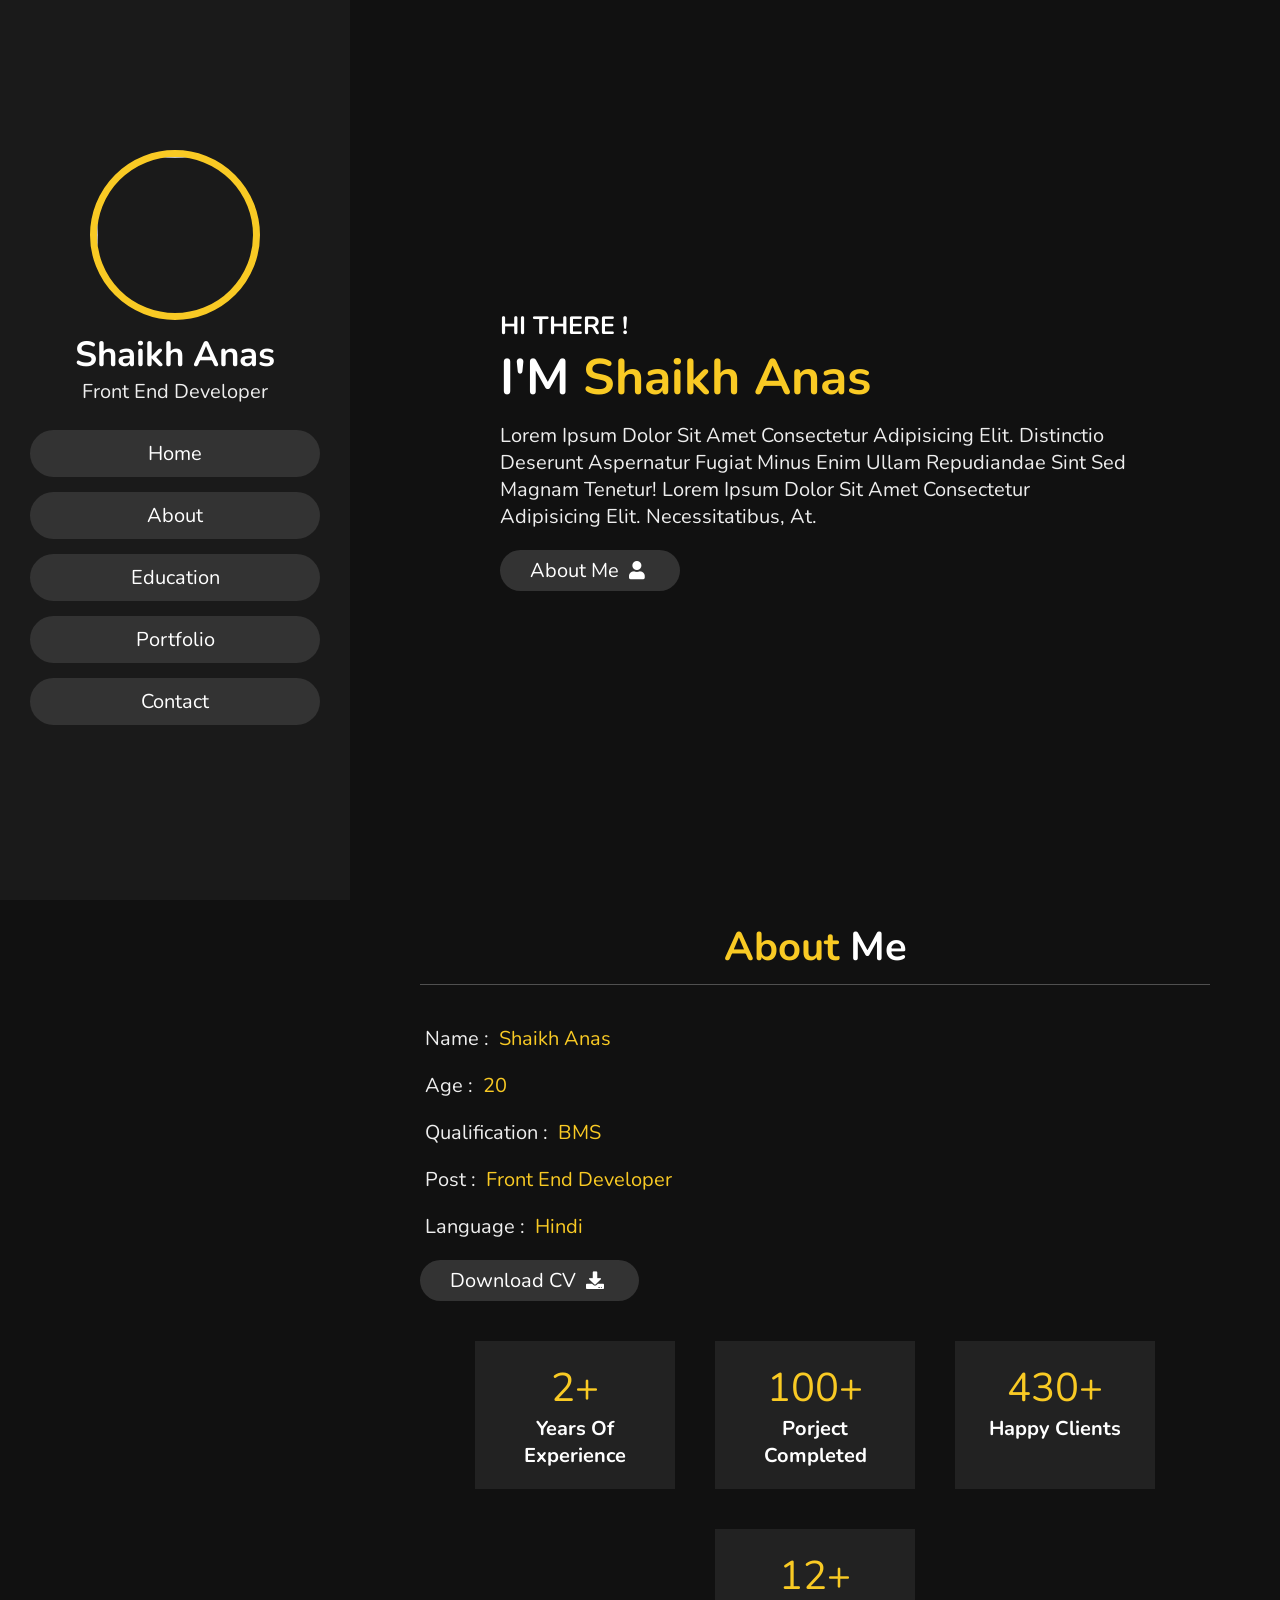
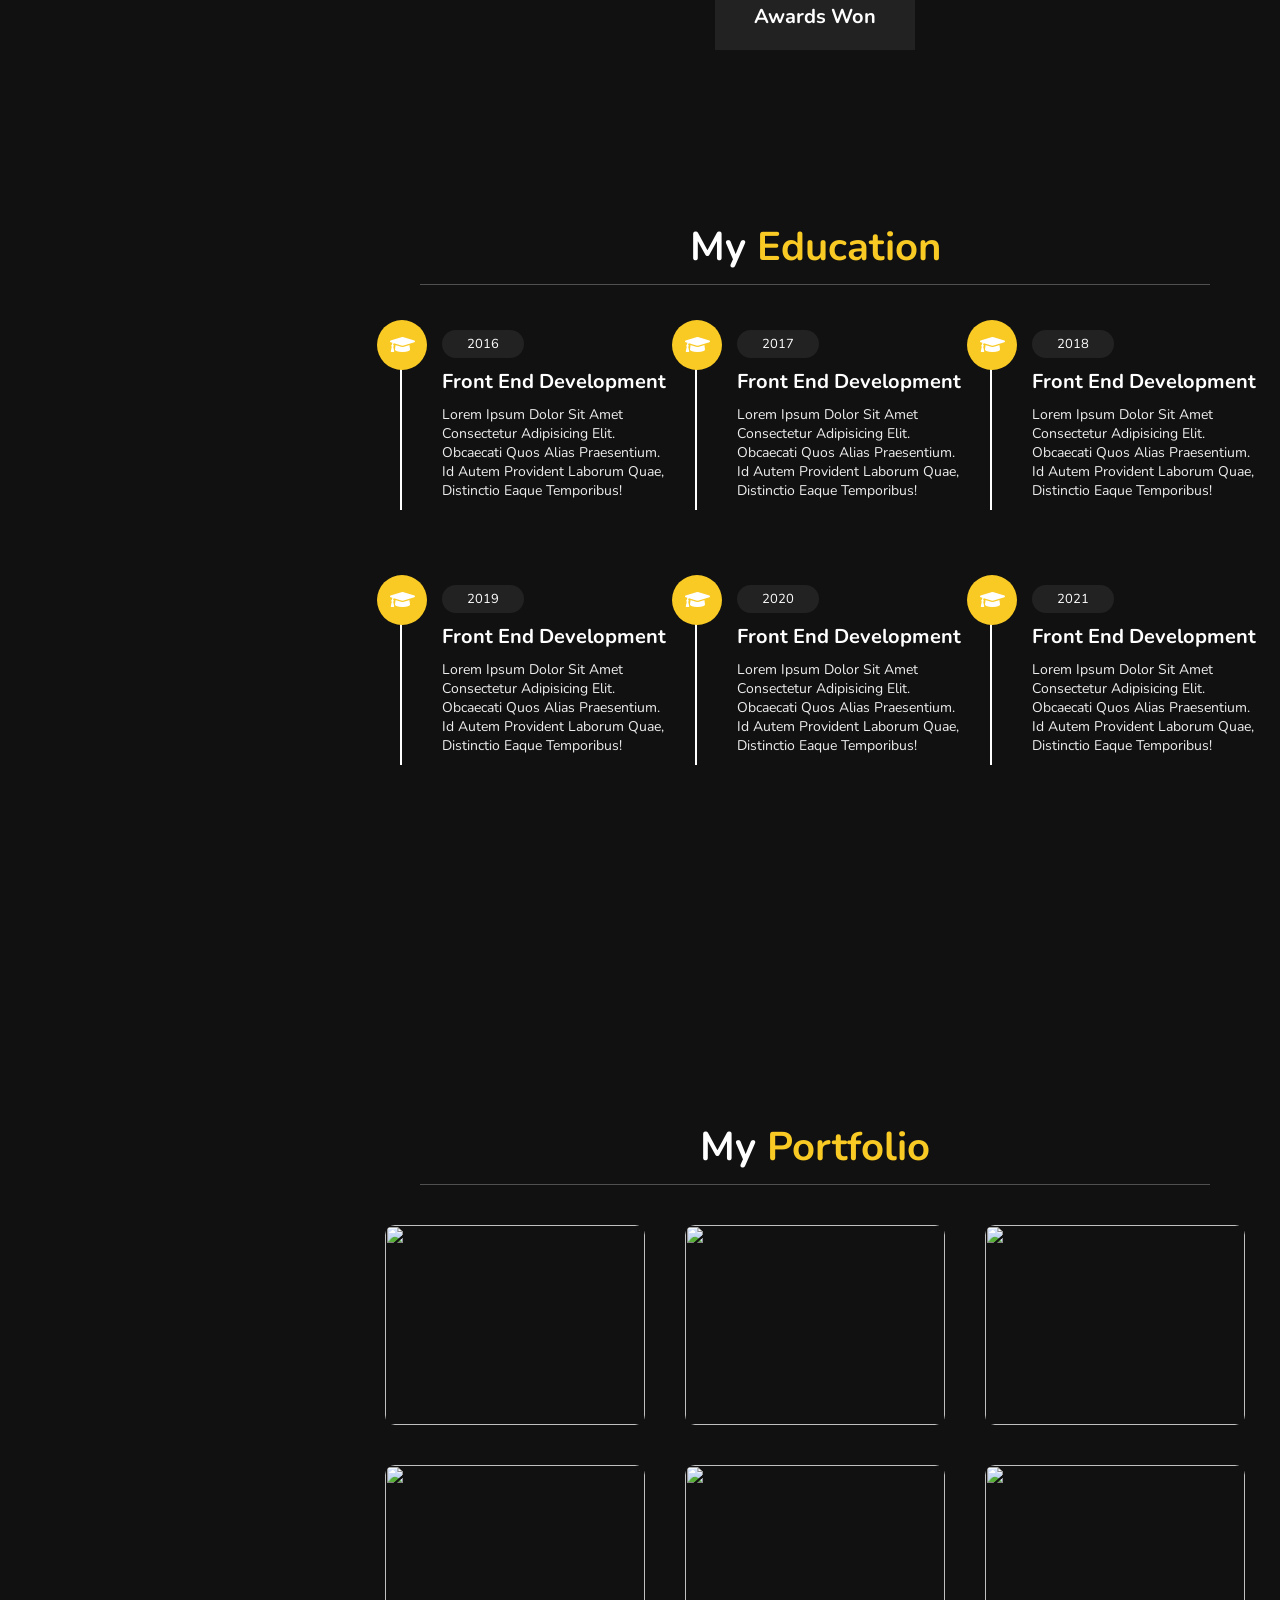
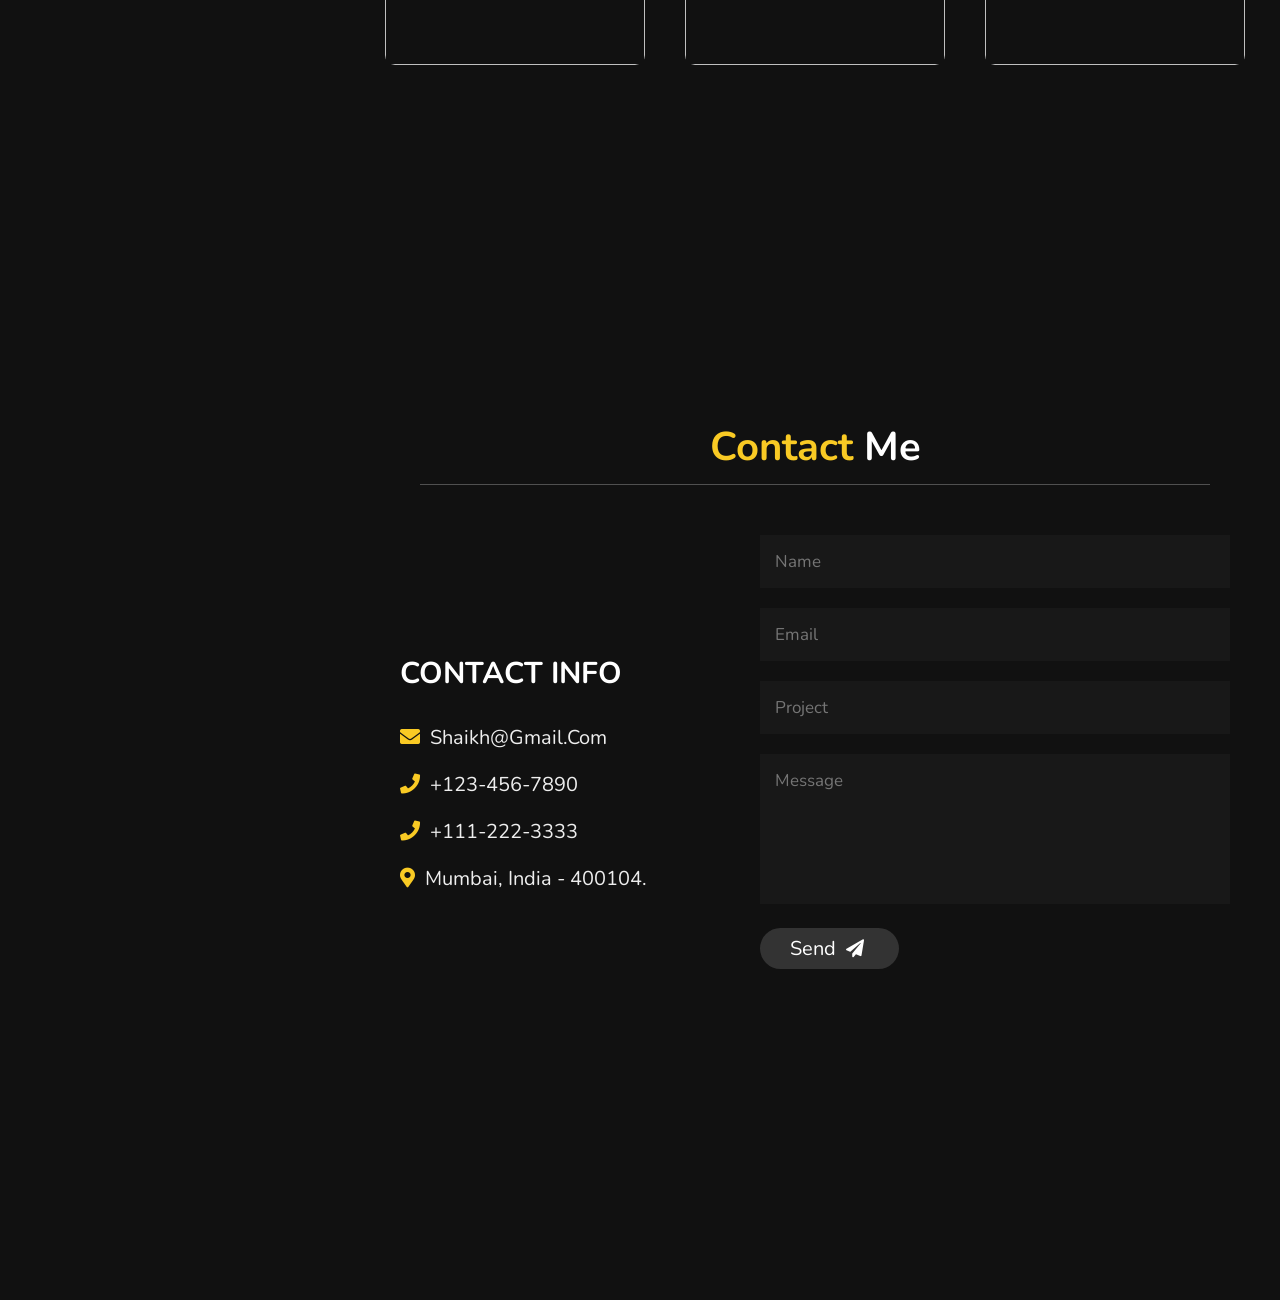
==== index.html @ 87570ed0 "Update and rename home.html to index.html" ====
<!DOCTYPE html>
<html lang="en">
<head>
    <meta charset="UTF-8">
    <meta name="viewport" content="width=device-width, initial-scale=1.0">
    <title>responsive personal portfolio website design tutorail</title>

    <!-- font awesome cdn link  -->
    <link rel="stylesheet" href="https://cdnjs.cloudflare.com/ajax/libs/font-awesome/5.15.2/css/all.min.css">

    <!-- custom css file link  -->
    <link rel="stylesheet" href="style.css">

</head>
<body>
    
<!-- header section starts  -->

<header>

    <div class="user">
        <img src="images/pic.jpg" alt="">
        <h3 class="name">shaikh anas</h3>
        <p class="post">front end developer</p>
    </div>

    <nav class="navbar">
        <ul>
            <li><a href="#home">home</a></li>
            <li><a href="#about">about</a></li>
            <li><a href="#education">education</a></li>
            <li><a href="#portfolio">portfolio</a></li>
            <li><a href="#contact">contact</a></li>
        </ul>
    </nav>

</header>

<!-- header section ends -->

<div id="menu" class="fas fa-bars"></div>

<!-- home section starts  -->

<section class="home" id="home">

    <h3>HI THERE !</h3>
    <h1>I'M <span>shaikh anas</span></h1>
    <p>Lorem ipsum dolor sit amet consectetur adipisicing elit. Distinctio deserunt aspernatur fugiat minus enim ullam repudiandae sint sed magnam tenetur! Lorem ipsum dolor sit amet consectetur adipisicing elit. Necessitatibus, at.
    </p>
    <a href="#about"><button class="btn">about me <i class="fas fa-user"></i></button></a>

</section>

<!-- home section ends -->

<!-- about section starts  -->

<section class="about" id="about">

<h1 class="heading"> <span>about</span> me </h1>

<div class="row">

    <div class="info">
        <h3> <span> name : </span> shaikh anas </h3>
        <h3> <span> age : </span> 20 </h3>
        <h3> <span> qualification : </span> BMS </h3>
        <h3> <span> post : </span> front end developer </h3>
        <h3> <span> language : </span> hindi </h3>
        <a href="#"><button class="btn"> download CV <i class="fas fa-download"></i> </button></a>
    </div>

    <div class="counter">

        <div class="box">
            <span>2+</span>
            <h3>years of experience</h3>
        </div>

        <div class="box">
            <span>100+</span>
            <h3>porject completed</h3>
        </div>

        <div class="box">
            <span>430+</span>
            <h3>happy clients</h3>
        </div>

        <div class="box">
            <span>12+</span>
            <h3>awards won</h3>
        </div>

    </div>

</div>

</section>

<!-- about section ends -->

<!-- education section starts  -->

<section class="education" id="education">

<h1 class="heading"> my <span>education</span> </h1>

<div class="box-container">

    <div class="box">
        <i class="fas fa-graduation-cap"></i>
        <span>2016</span>
        <h3>front end development</h3>
        <p>Lorem ipsum dolor sit amet consectetur adipisicing elit. Obcaecati quos alias praesentium. Id autem provident laborum quae, distinctio eaque temporibus!</p>
    </div>

    <div class="box">
        <i class="fas fa-graduation-cap"></i>
        <span>2017</span>
        <h3>front end development</h3>
        <p>Lorem ipsum dolor sit amet consectetur adipisicing elit. Obcaecati quos alias praesentium. Id autem provident laborum quae, distinctio eaque temporibus!</p>
    </div>

    <div class="box">
        <i class="fas fa-graduation-cap"></i>
        <span>2018</span>
        <h3>front end development</h3>
        <p>Lorem ipsum dolor sit amet consectetur adipisicing elit. Obcaecati quos alias praesentium. Id autem provident laborum quae, distinctio eaque temporibus!</p>
    </div>

    <div class="box">
        <i class="fas fa-graduation-cap"></i>
        <span>2019</span>
        <h3>front end development</h3>
        <p>Lorem ipsum dolor sit amet consectetur adipisicing elit. Obcaecati quos alias praesentium. Id autem provident laborum quae, distinctio eaque temporibus!</p>
    </div>

    <div class="box">
        <i class="fas fa-graduation-cap"></i>
        <span>2020</span>
        <h3>front end development</h3>
        <p>Lorem ipsum dolor sit amet consectetur adipisicing elit. Obcaecati quos alias praesentium. Id autem provident laborum quae, distinctio eaque temporibus!</p>
    </div>

    <div class="box">
        <i class="fas fa-graduation-cap"></i>
        <span>2021</span>
        <h3>front end development</h3>
        <p>Lorem ipsum dolor sit amet consectetur adipisicing elit. Obcaecati quos alias praesentium. Id autem provident laborum quae, distinctio eaque temporibus!</p>
    </div>

</div>

</section>

<!-- education section ends -->

<!-- portfolio section starts  -->

<section class="portfolio" id="portfolio">

<h1 class="heading"> my <span>portfolio</span> </h1>

<div class="box-container">

    <div class="box">
        <img src="images/img1.jpg" alt="">
    </div>

    <div class="box">
        <img src="images/img2.jpg" alt="">
    </div>

    <div class="box">
        <img src="images/img3.jpg" alt="">
    </div>

    <div class="box">
        <img src="images/img4.jpg" alt="">
    </div>

    <div class="box">
        <img src="images/img5.jpg" alt="">
    </div>

    <div class="box">
        <img src="images/img6.jpg" alt="">
    </div>

</div>

</section>

<!-- portfolio section ends -->

<!-- contact section starts  -->

<section class="contact" id="contact">

<h1 class="heading"> <span>contact</span> me </h1>

<div class="row">

    <div class="content">

        <h3 class="title">contact info</h3>

        <div class="info">
            <h3> <i class="fas fa-envelope"></i> shaikh@gmail.com </h3>
            <h3> <i class="fas fa-phone"></i> +123-456-7890 </h3>
            <h3> <i class="fas fa-phone"></i> +111-222-3333 </h3>
            <h3> <i class="fas fa-map-marker-alt"></i> mumbai, india - 400104. </h3>
        </div>

    </div>

    <form action="">

        <input type="text" placeholder="name" class="box">
        <input type="email" placeholder="email" class="box">
        <input type="text" placeholder="project" class="box">
        <textarea name="" id="" cols="30" rows="10" class="box message" placeholder="message"></textarea>
        <button type="submit" class="btn"> send <i class="fas fa-paper-plane"></i> </button>

    </form>

</div>

</section>

<!-- contact section ends -->


<!-- scroll top button  -->

<a href="#home" class="top">
    <img src="images/scroll-top-img.png" alt="">
</a>















<!-- jquery cdn link  -->
<script src="https://cdnjs.cloudflare.com/ajax/libs/jquery/3.6.0/jquery.min.js"></script>

<!-- custom js file link  -->


</body>
</html>
---- style.css ----
@import url('https://fonts.googleapis.com/css2?family=Nunito:wght@200;300;400;600&display=swap');

:root{
    --yellow:#f9ca24;
}

*{
    font-family: 'Nunito', sans-serif;
    margin:0; padding:0;
    box-sizing: border-box;
    text-decoration: none;
    outline: none; border:none;
    text-transform: capitalize;
    transition: all .2s linear;
}

*::selection{
    background:var(--yellow);
    color:#333;
}

html{
    font-size: 62.5%;
    overflow-x: hidden;
}

html::-webkit-scrollbar{
    width:1.4rem;
}

html::-webkit-scrollbar-track{
    background:#222;
}

html::-webkit-scrollbar-thumb{
    background:var(--yellow);
}

body{
    background:#111;
    overflow-x: hidden;
    padding-left: 35rem;
}

section{
    min-height: 100vh;
    padding:1rem;
}

.btn{
    padding:.7rem 3rem;
    background:#333;
    color:#fff;
    cursor: pointer;
    margin-top: 1rem;
    font-size: 2rem;
    border-radius: 5rem;
}

.btn i{
    padding:0 .5rem;
    font-size: 1.8rem;
}

.btn:hover{
    background:var(--yellow);
}

.heading{
    text-align: center;
    margin:0 6rem;
    font-size: 4rem;
    padding:1rem;
    border-bottom: .1rem solid #fff4;
    color:#fff;
}

.heading span{
    color:var(--yellow);
}

header{
    position: fixed;
    top:0; left:0;
    z-index: 1000;
    height:100%;
    width:35rem;
    background:#1a1a1a;
    display: flex;
    align-items: center;
    justify-content: center;
    flex-flow: column;
    text-align: center;
}

header .user img{
    height:17rem;
    width:17rem;
    border-radius: 50%;
    object-fit: cover;
    margin-bottom: 1rem;
    border:.7rem solid var(--yellow);
}

header .user .name{
    font-size: 3.5rem;
    color:#fff;
}

header .user .post{
    font-size: 2rem;
    color:#eee;
}

header .navbar{
    width:100%;
}

header .navbar ul{
    list-style: none;
    padding:1rem 3rem;
}


header .navbar ul li a{
    display: block;
    padding:1rem;
    margin:1.5rem 0;
    background:#333;
    color:#fff;
    font-size: 2rem;
    border-radius: 5rem;
}

header .navbar ul li a:hover{
    background:var(--yellow);
}

#menu{
    position: fixed;
    top:2rem; right:2rem;
    background:#333;
    color:#fff;
    cursor: pointer;
    font-size: 2.5rem;
    padding:1rem 1.5rem;
    z-index: 1000;
    display: none;
}

.home{
    display: flex;
    justify-content: center;
    flex-flow: column;
    padding:0 15rem;
}

.home h3{
    font-size: 2.5rem;
    color:#fff;
}

.home h1{
    font-size:5rem;
    color:#fff;
}

.home h1 span{
    color:var(--yellow);
}

.home p{
    font-size:2rem;
    color:#eee;
    padding: 1rem 0;
}

.about .row{
    display: flex;
    align-items: center;
    justify-content: center;
    flex-wrap: wrap;
    padding:1rem 0;
}

.about .row .info{
    flex:1 1 48rem;
    padding:2rem 1rem;
    padding-left: 6rem;
}

.about .row .info h3{
    font-size: 2rem;
    color:var(--yellow);
    padding:1rem 0;
    font-weight: normal;
}

.about .row .info h3 span{
    color:#eee;
    padding:0 .5rem;
}

.about .row .counter{
    flex:1 1 48rem;
    display: flex;
    justify-content: center;
    flex-wrap: wrap;
}

.about .row .counter .box{
    width:20rem;
    background:#222;
    text-align: center;
    padding: 2rem;
    margin:2rem;
}

.about .row .counter .box span{
    font-size: 4rem;
    color:var(--yellow);
}

.about .row .counter .box h3{
    font-size: 2rem;
    color:#fff;
}

.education .box-container{
    display: flex;
    align-items: center;
    justify-content: space-between;
    flex-wrap: wrap;
    padding:1rem 0;
    padding-left: 3rem;
}

.education .box-container .box{
    width:27rem;
    margin:4rem 1rem;
    padding-left: 4rem;
    border-left: .2rem solid #fff;
    position: relative;
}

.education .box-container .box span{
    font-size: 1.3rem;
    background:#222;
    color:#fff;
    border-radius: 5rem;
    padding:.5rem 2.5rem;
}

.education .box-container .box h3{
    font-size: 2rem;
    color:#fff;
    padding-top: 1.5rem;
}

.education .box-container .box p{
    font-size: 1.4rem;
    color:#eee;
    padding: 1rem 0;
}

.education .box-container .box i{
    position: absolute;
    top:-1.5rem; left:-2.5rem;
    height:5rem;
    width: 5rem;
    border-radius: 50%;
    line-height: 5rem;
    text-align: center;
    font-size: 2rem;
    color:#fff;
    background:var(--yellow);
}

.portfolio .box-container{
    display: flex;
    align-items: center;
    justify-content: center;
    flex-wrap: wrap;
    padding:2rem 0;
}

.portfolio .box-container .box{
    height: 20rem;
    width:26rem;
    border-radius: 1rem;
    margin:2rem;
    overflow: hidden;
    cursor: pointer;
}

.portfolio .box-container .box img{
    height:100%;
    width:100%;
    object-fit: cover;
}

.portfolio .box-container .box:hover img{
    transform: scale(1.2);
    transform: perspective(1/2);
}

.contact .row{
    display: flex;
    align-items: center;
    justify-content: center;
    flex-wrap: wrap;
}

.contact .row .content{
    flex:1 1 30rem;
    padding:4rem;
    padding-bottom: 0;
}

.contact .row form{
    flex:1 1 45rem;
    padding:2rem;
    margin:2rem;
    margin-bottom: 4rem;
}

.contact .row form .box{
    padding:1.5rem;
    margin:1rem 0;
    background:#3333;
    color:#fff;
    text-transform: none;
    font-size: 1.7rem;
    width:100%;
}

.contact .row form .box::placeholder{
    text-transform: capitalize;
}

.contact .row form .message{
    height: 15rem;
    resize: none;
}

.contact .row .content .title{
    text-transform: uppercase;
    color:#fff;
    font-size: 3rem;
    padding-bottom: 2rem;
}

.contact .row .content .info h3{
    display: flex;
    align-items: center;
    font-size: 2rem;
    color:#eee;
    padding:1rem 0;
    font-weight: normal;
}

.contact .row .content .info h3 i{
    padding-right: 1rem;
    color:var(--yellow);
}

.top{
    position: fixed;
    bottom:7.5rem; right: 2rem;
    z-index: 100;
    display: none;
}



















/* media queries  */

@media (max-width:1200px){

    html{
        font-size: 55%;
    }

    .home{
        padding:1rem 4rem;
    }

}

@media (max-width:991px){

   header{
       left:-120%;
   }

   #menu{
       display: block;
   }

   header.toggle{
    left:0%;
   }

   body{
       padding:0;
   }

}

@media (max-width:768px){

    html{
        font-size: 50%;
    }
 
 }

@media (max-width:400px){

    header{
        width: 100vw;
    }

    .heading{
        margin:0 3rem;
    }

    .about .row .counter .box{
        width: 100%;
    }
 
    .education .box-container .box{
        width:100%;
    }

    .portfolio .box-container .box{
        width:100%;
    }

    .contact .row form{
        margin:3rem 0;
    }

 }
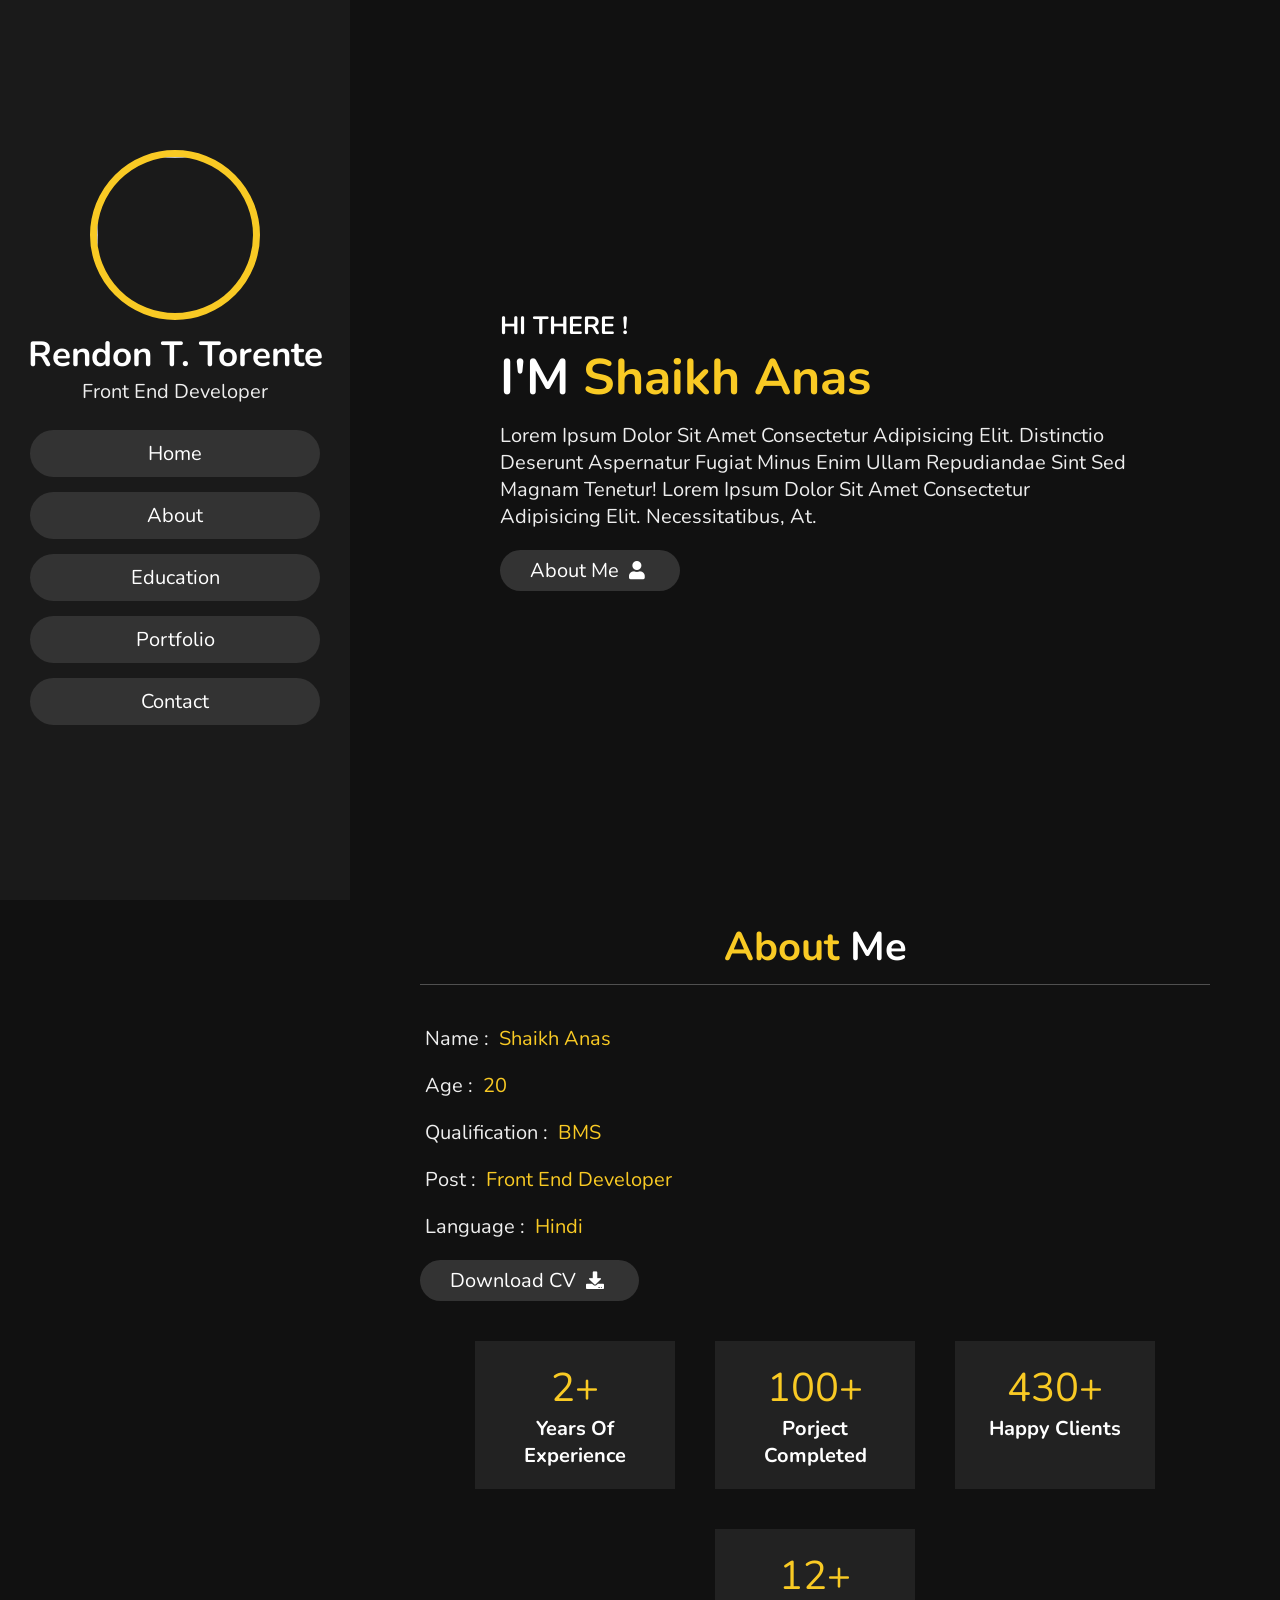
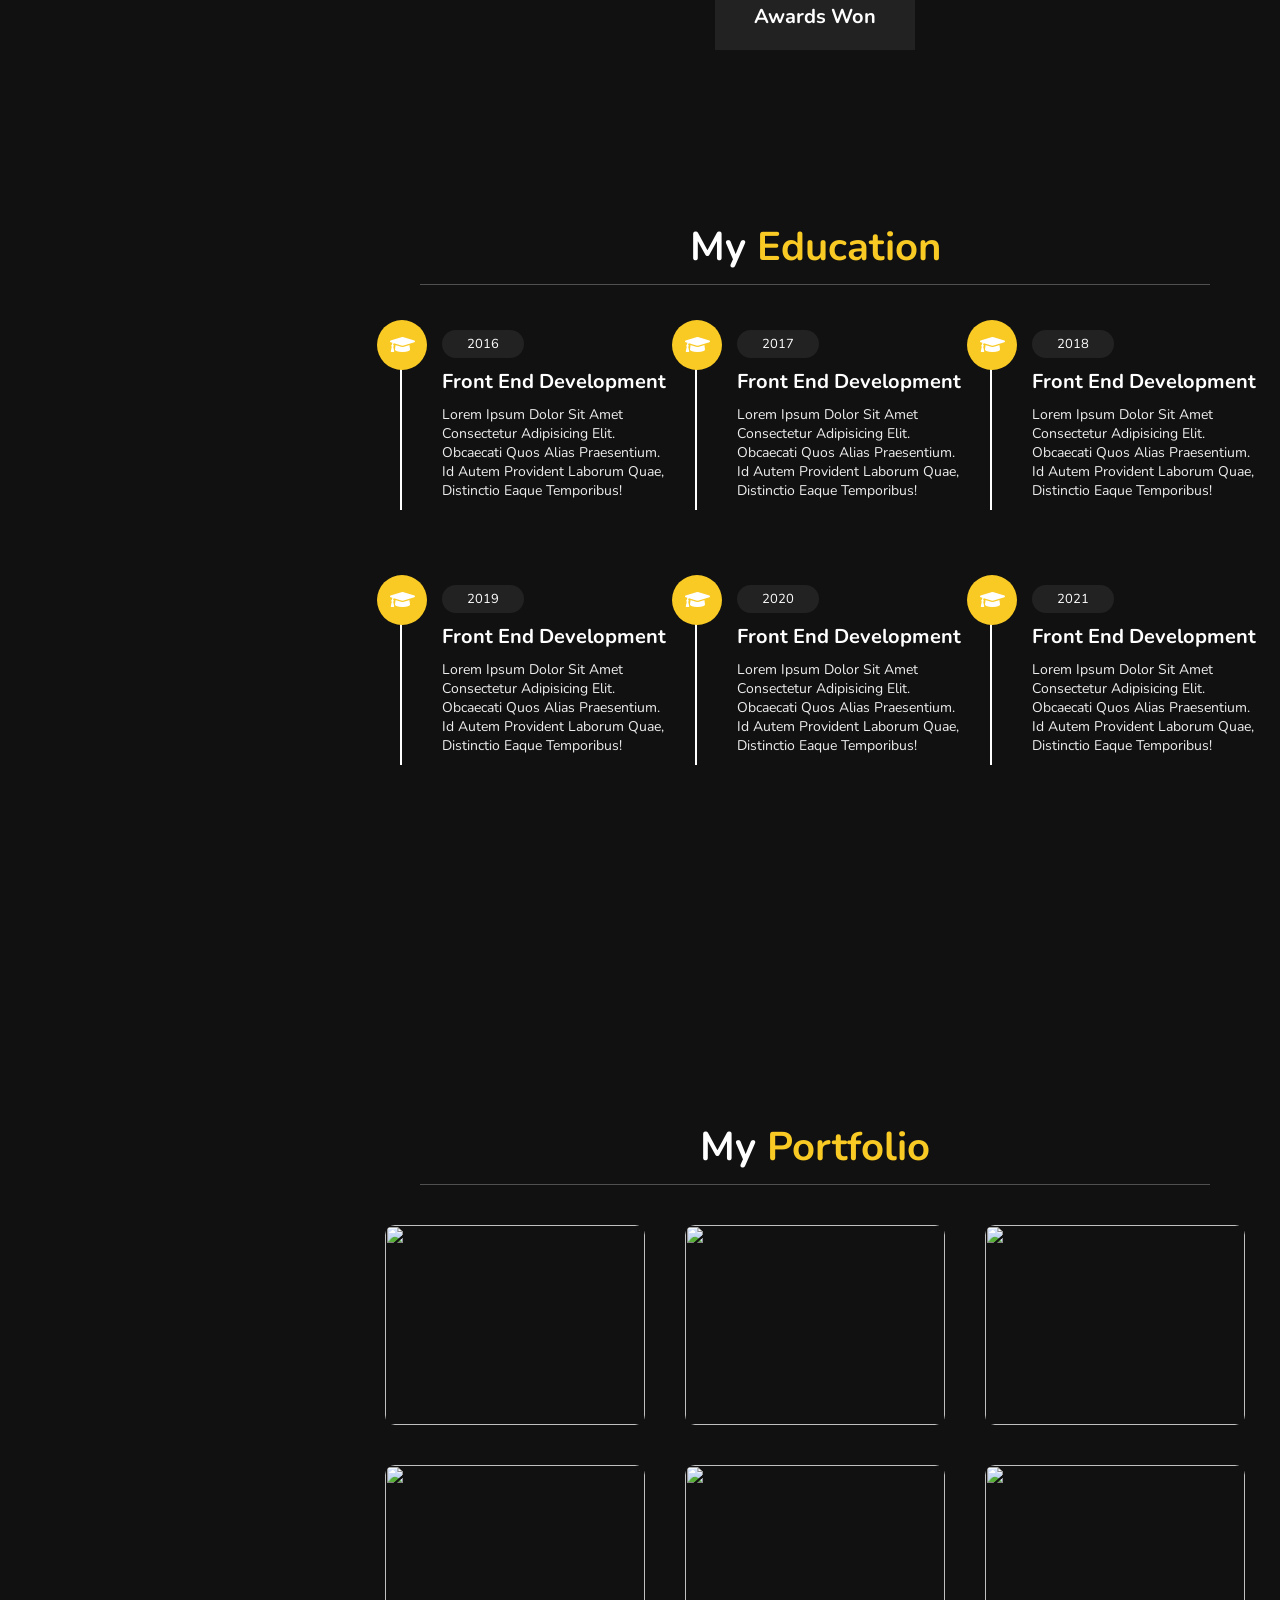
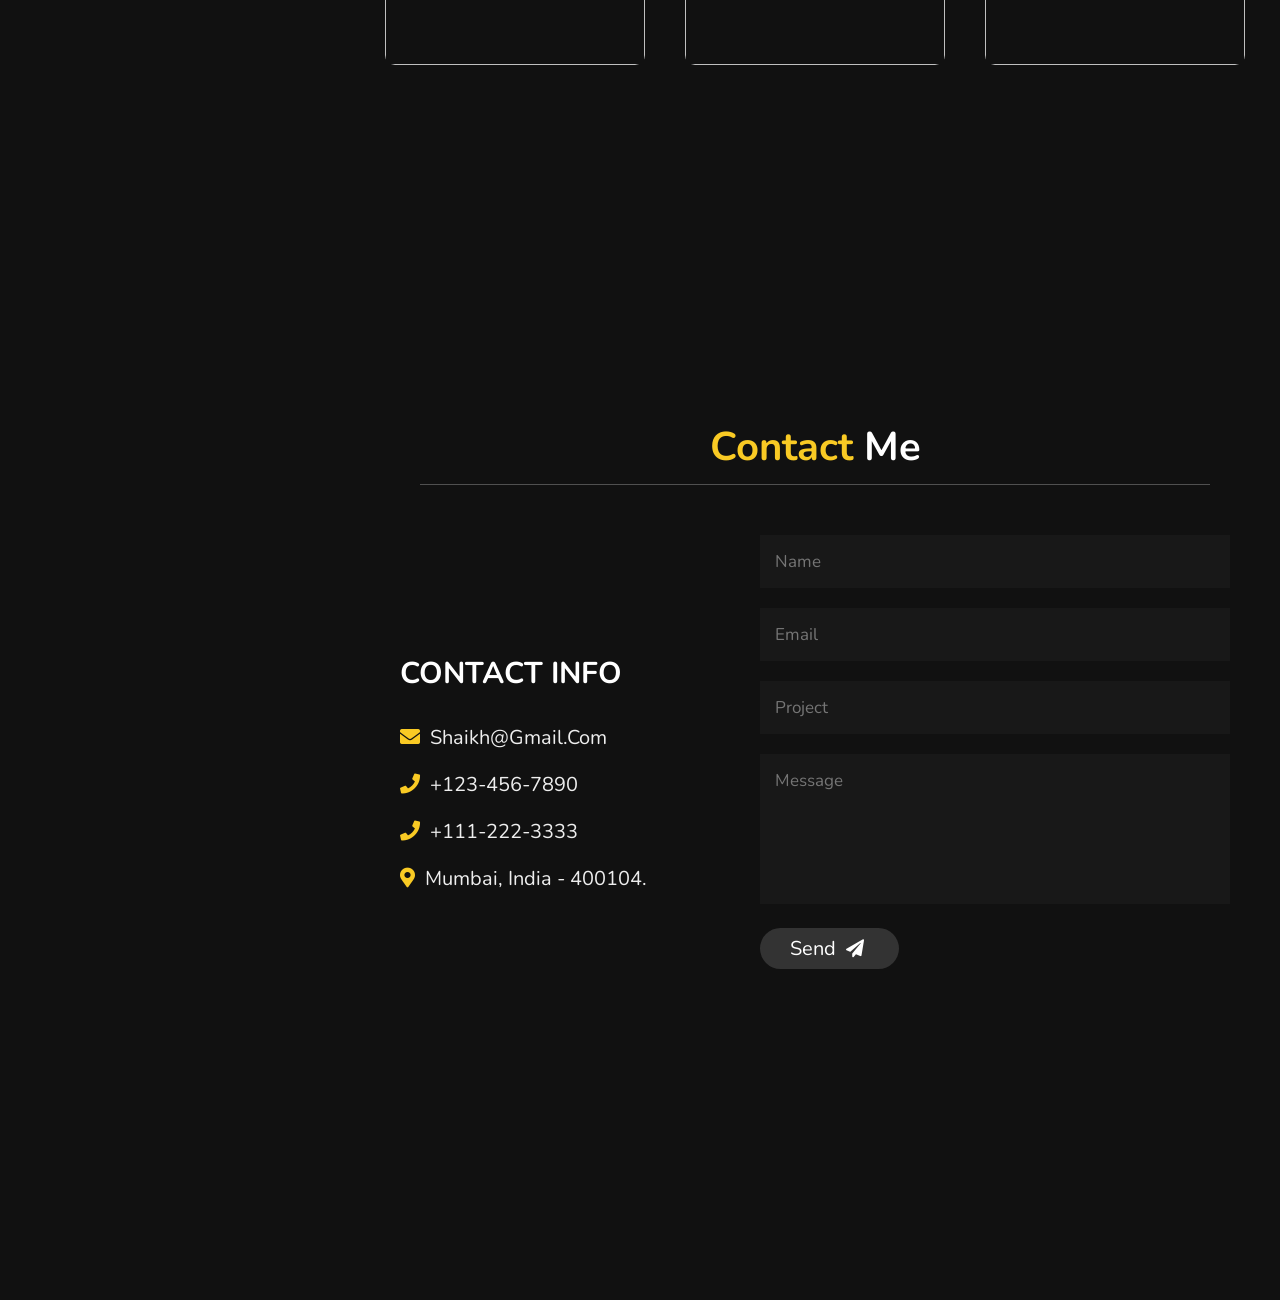
==== commit 014868e8: "Update index.html" ====
--- a/index.html
+++ b/index.html
@@ -20,7 +20,7 @@
 
     <div class="user">
         <img src="images/pic.jpg" alt="">
-        <h3 class="name">shaikh anas</h3>
+        <h3 class="name">Rendon T. Torente</h3>
         <p class="post">front end developer</p>
     </div>
 
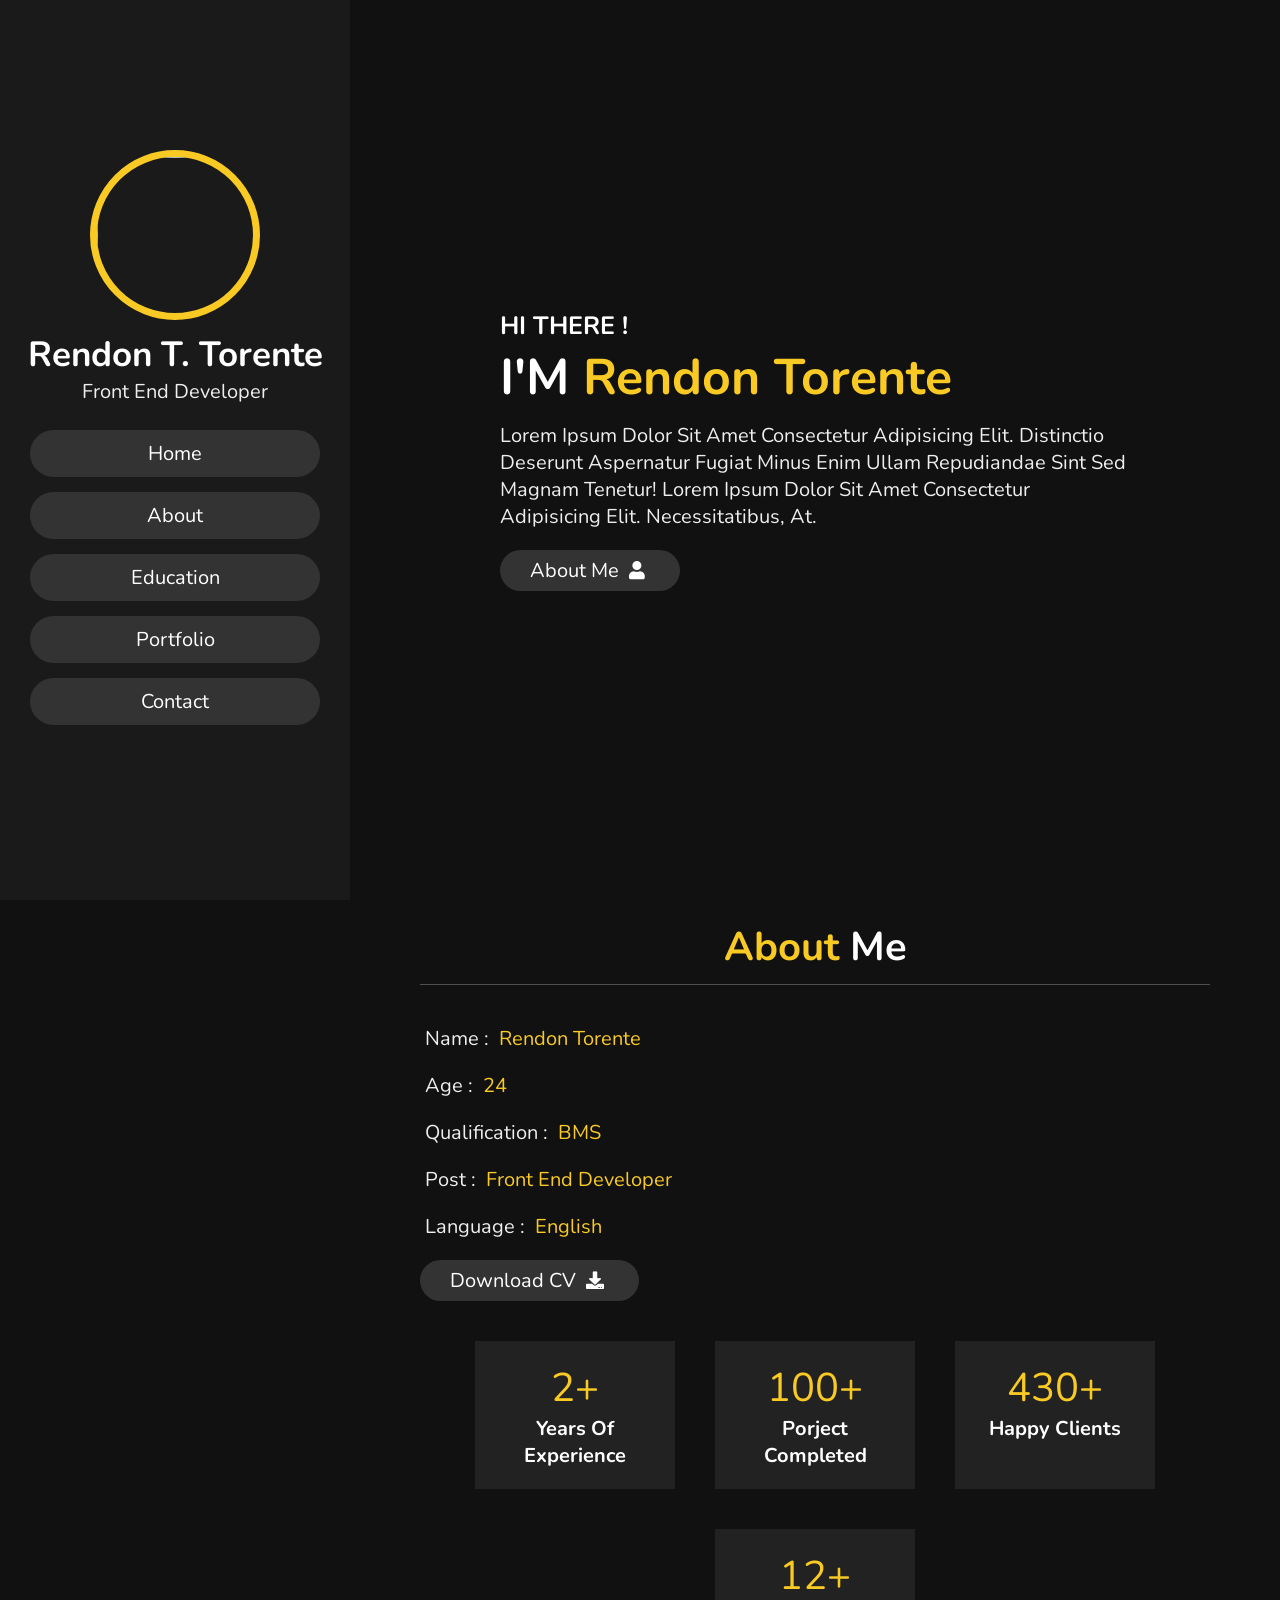
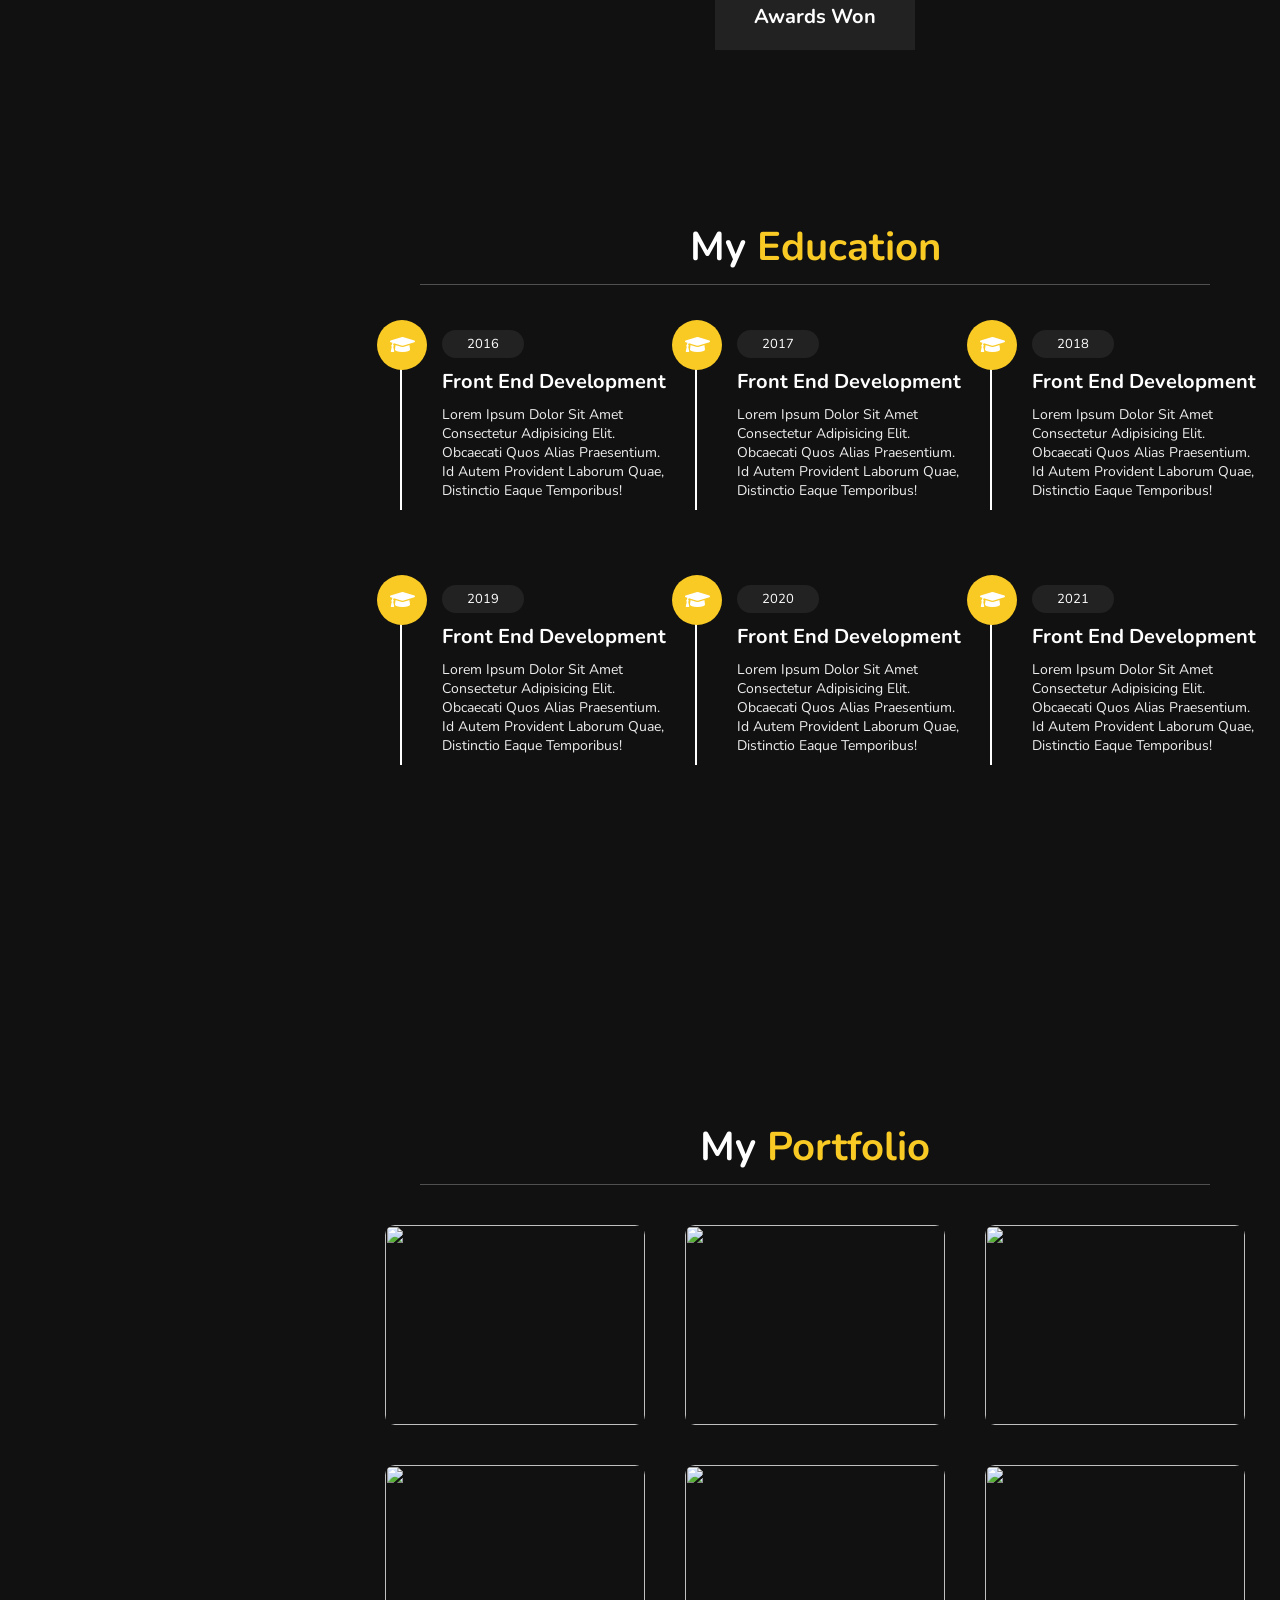
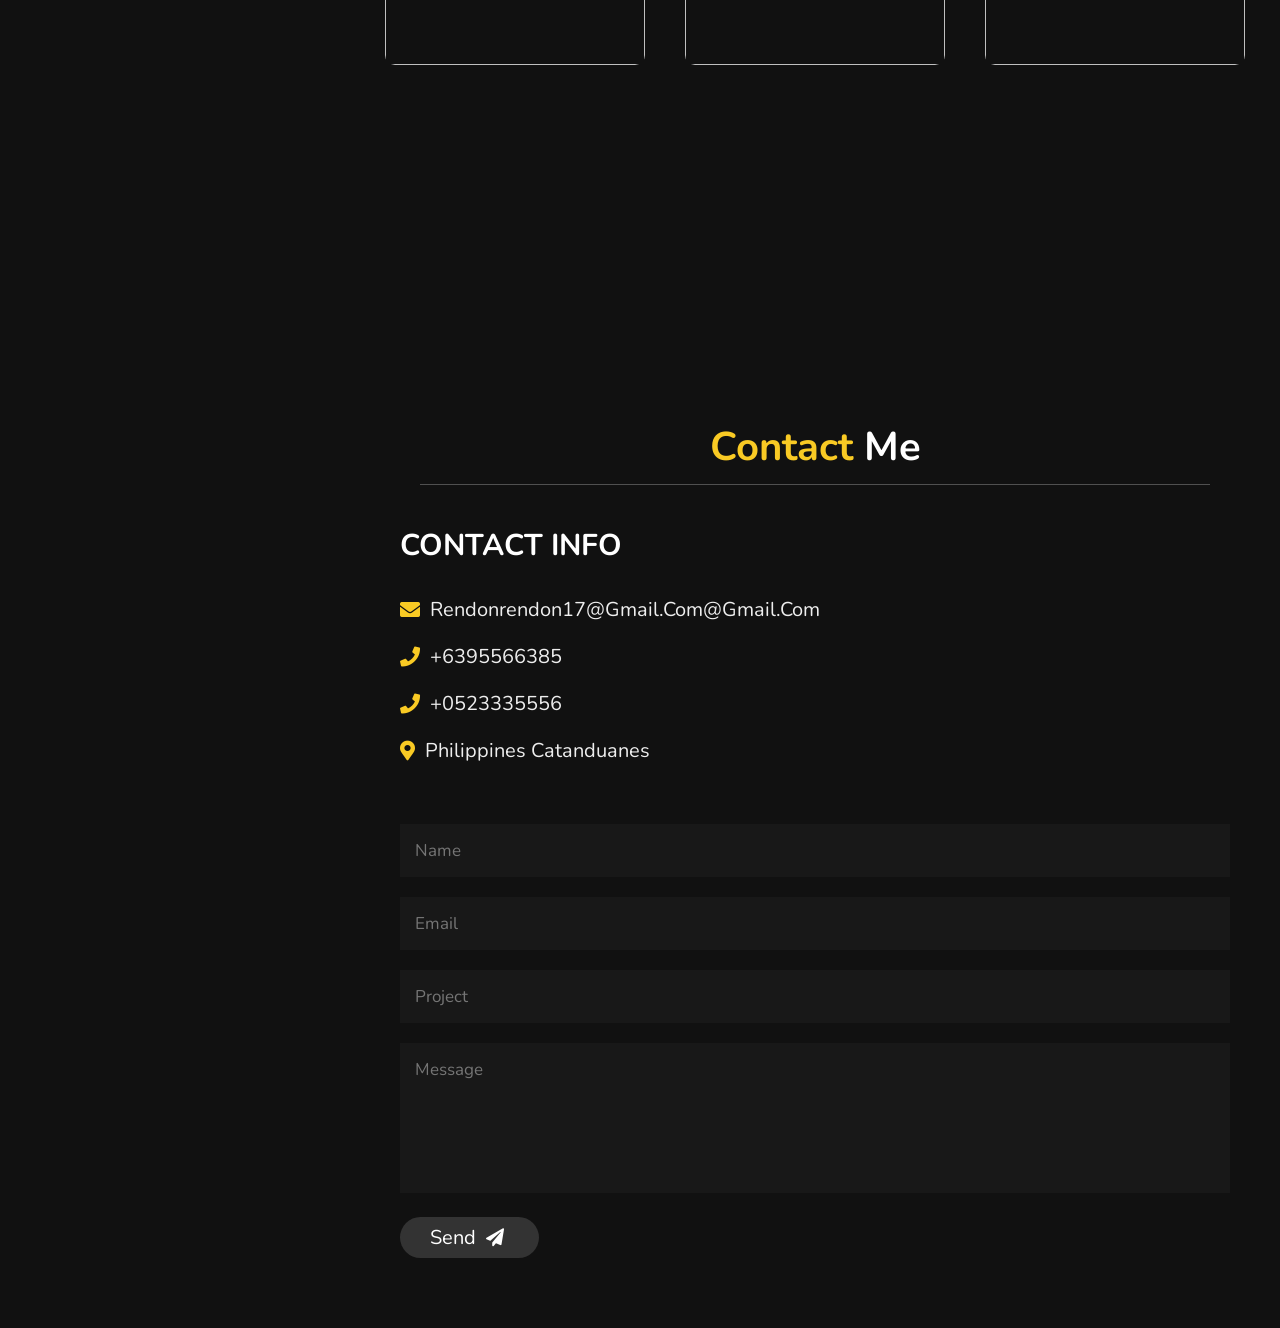
==== commit 14782f1a: "Update index.html" ====
--- a/index.html
+++ b/index.html
@@ -3,7 +3,7 @@
 <head>
     <meta charset="UTF-8">
     <meta name="viewport" content="width=device-width, initial-scale=1.0">
-    <title>responsive personal portfolio website design tutorail</title>
+    <title>Rendon Torente</title>
 
     <!-- font awesome cdn link  -->
     <link rel="stylesheet" href="https://cdnjs.cloudflare.com/ajax/libs/font-awesome/5.15.2/css/all.min.css">
@@ -45,7 +45,7 @@
 <section class="home" id="home">
 
     <h3>HI THERE !</h3>
-    <h1>I'M <span>shaikh anas</span></h1>
+    <h1>I'M <span>Rendon Torente</span></h1>
     <p>Lorem ipsum dolor sit amet consectetur adipisicing elit. Distinctio deserunt aspernatur fugiat minus enim ullam repudiandae sint sed magnam tenetur! Lorem ipsum dolor sit amet consectetur adipisicing elit. Necessitatibus, at.
     </p>
     <a href="#about"><button class="btn">about me <i class="fas fa-user"></i></button></a>
@@ -63,11 +63,11 @@
 <div class="row">
 
     <div class="info">
-        <h3> <span> name : </span> shaikh anas </h3>
-        <h3> <span> age : </span> 20 </h3>
+        <h3> <span> name : </span> Rendon torente </h3>
+        <h3> <span> age : </span> 24 </h3>
         <h3> <span> qualification : </span> BMS </h3>
         <h3> <span> post : </span> front end developer </h3>
-        <h3> <span> language : </span> hindi </h3>
+        <h3> <span> language : </span> english </h3>
         <a href="#"><button class="btn"> download CV <i class="fas fa-download"></i> </button></a>
     </div>
 
@@ -208,10 +208,10 @@
         <h3 class="title">contact info</h3>
 
         <div class="info">
-            <h3> <i class="fas fa-envelope"></i> shaikh@gmail.com </h3>
-            <h3> <i class="fas fa-phone"></i> +123-456-7890 </h3>
-            <h3> <i class="fas fa-phone"></i> +111-222-3333 </h3>
-            <h3> <i class="fas fa-map-marker-alt"></i> mumbai, india - 400104. </h3>
+            <h3> <i class="fas fa-envelope"></i> rendonrendon17@gmail.com@gmail.com </h3>
+            <h3> <i class="fas fa-phone"></i> +6395566385 </h3>
+            <h3> <i class="fas fa-phone"></i> +0523335556 </h3>
+            <h3> <i class="fas fa-map-marker-alt"></i> Philippines Catanduanes </h3>
         </div>
 
     </div>
